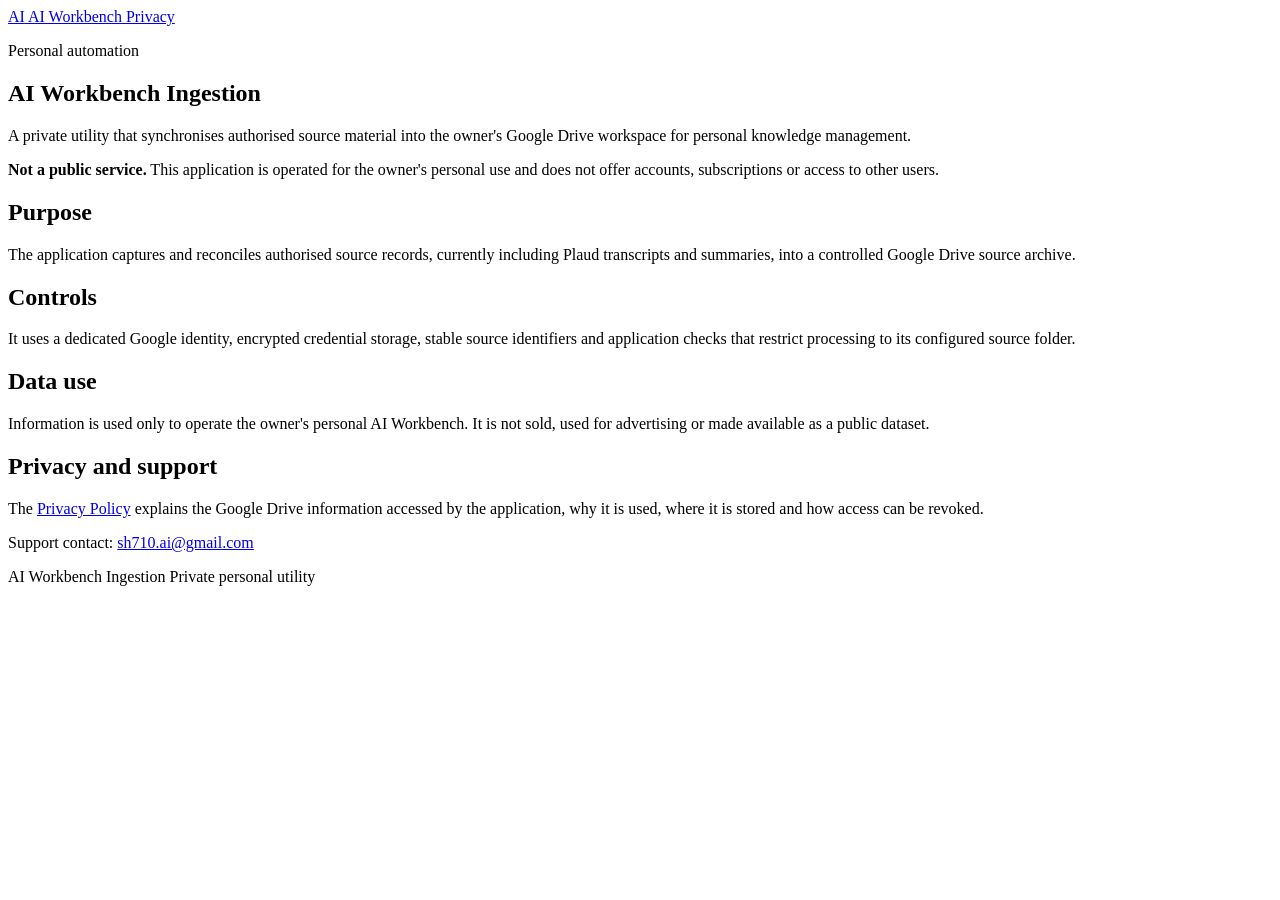
==== index.html @ 129cb046 "Add AI Workbench Ingestion homepage" ====
<!doctype html>
<html lang="en-AU">
<head>
  <meta charset="utf-8">
  <meta name="viewport" content="width=device-width, initial-scale=1">
  <meta name="description" content="Information about AI Workbench Ingestion, a private personal automation utility.">
  <title>AI Workbench Ingestion</title>
  <link rel="stylesheet" href="assets/styles.css">
</head>
<body>
  <main class="shell">
    <header class="masthead">
      <a class="brand" href="./" aria-label="AI Workbench Ingestion home">
        <span class="brand-mark" aria-hidden="true">AI</span>
        <span>AI Workbench</span>
      </a>
      <a class="nav-link" href="privacy/">Privacy</a>
    </header>

    <section class="hero">
      <p class="eyebrow">Personal automation</p>
      <h1>AI Workbench Ingestion</h1>
      <p class="lede">
        A private utility that synchronises authorised source material into the owner's
        Google Drive workspace for personal knowledge management.
      </p>
      <div class="notice">
        <strong>Not a public service.</strong>
        This application is operated for the owner's personal use and does not offer
        accounts, subscriptions or access to other users.
      </div>
    </section>

    <section class="grid" aria-label="Application overview">
      <article class="card">
        <h2>Purpose</h2>
        <p>
          The application captures and reconciles authorised source records, currently
          including Plaud transcripts and summaries, into a controlled Google Drive
          source archive.
        </p>
      </article>

      <article class="card">
        <h2>Controls</h2>
        <p>
          It uses a dedicated Google identity, encrypted credential storage, stable
          source identifiers and application checks that restrict processing to its
          configured source folder.
        </p>
      </article>

      <article class="card">
        <h2>Data use</h2>
        <p>
          Information is used only to operate the owner's personal AI Workbench. It is
          not sold, used for advertising or made available as a public dataset.
        </p>
      </article>
    </section>

    <section class="detail">
      <h2>Privacy and support</h2>
      <p>
        The <a href="privacy/">Privacy Policy</a> explains the Google Drive information
        accessed by the application, why it is used, where it is stored and how access
        can be revoked.
      </p>
      <p>
        Support contact:
        <a href="mailto:sh710.ai@gmail.com">sh710.ai@gmail.com</a>
      </p>
    </section>

    <footer>
      <span>AI Workbench Ingestion</span>
      <span>Private personal utility</span>
    </footer>
  </main>
</body>
</html>
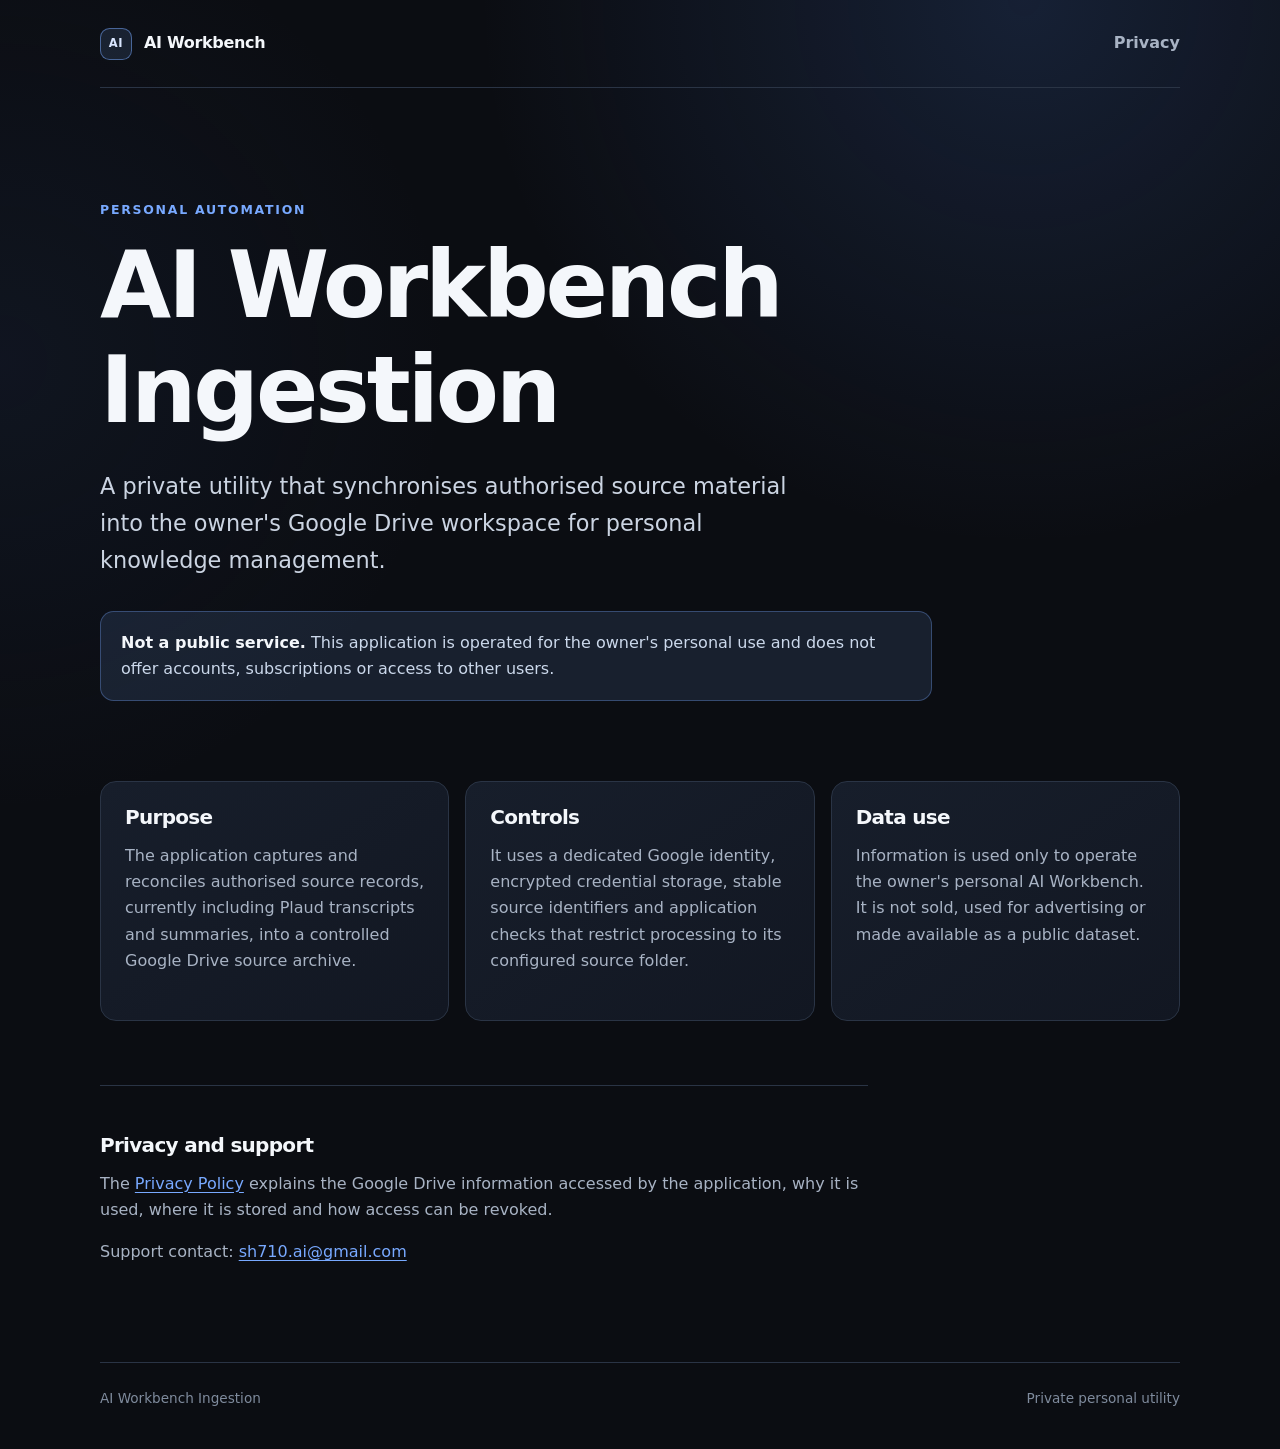
==== commit a8a72dce: "Add Google site ownership verification" ====
--- a/index.html
+++ b/index.html
@@ -2,6 +2,7 @@
 <html lang="en-AU">
 <head>
   <meta charset="utf-8">
+  <meta name="google-site-verification" content="ZChLw2HkcooO7tMSvZygZXuG6JQtAfu-gtnJR4MU0R8">
   <meta name="viewport" content="width=device-width, initial-scale=1">
   <meta name="description" content="Information about AI Workbench Ingestion, a private personal automation utility.">
   <title>AI Workbench Ingestion</title>
--- a/assets/styles.css
+++ b/assets/styles.css
@@ -0,0 +1,235 @@
+:root {
+  color-scheme: dark;
+  --bg: #0b0d12;
+  --surface: #121722;
+  --surface-strong: #171e2b;
+  --text: #f4f7fb;
+  --muted: #a8b3c4;
+  --line: #2a3445;
+  --accent: #78a9ff;
+  --accent-soft: rgba(120, 169, 255, 0.12);
+  --max: 1080px;
+  font-family: Inter, ui-sans-serif, system-ui, -apple-system, BlinkMacSystemFont, "Segoe UI", sans-serif;
+}
+
+* {
+  box-sizing: border-box;
+}
+
+html {
+  background: var(--bg);
+  scroll-behavior: smooth;
+}
+
+body {
+  min-height: 100vh;
+  margin: 0;
+  color: var(--text);
+  background:
+    radial-gradient(circle at 80% 0%, rgba(66, 108, 190, 0.2), transparent 34rem),
+    radial-gradient(circle at 0% 25%, rgba(46, 73, 126, 0.13), transparent 28rem),
+    var(--bg);
+  line-height: 1.65;
+}
+
+a {
+  color: var(--accent);
+  text-underline-offset: 0.2em;
+}
+
+a:hover {
+  color: #a9c7ff;
+}
+
+.shell {
+  width: min(calc(100% - 2rem), var(--max));
+  margin: 0 auto;
+}
+
+.masthead {
+  display: flex;
+  align-items: center;
+  justify-content: space-between;
+  min-height: 5.5rem;
+  border-bottom: 1px solid var(--line);
+}
+
+.brand {
+  display: inline-flex;
+  gap: 0.75rem;
+  align-items: center;
+  color: var(--text);
+  font-weight: 700;
+  text-decoration: none;
+  letter-spacing: -0.02em;
+}
+
+.brand-mark {
+  display: grid;
+  width: 2rem;
+  height: 2rem;
+  place-items: center;
+  border: 1px solid rgba(120, 169, 255, 0.5);
+  border-radius: 0.6rem;
+  color: #d9e6ff;
+  background: var(--accent-soft);
+  font-size: 0.72rem;
+  letter-spacing: 0.06em;
+}
+
+.nav-link {
+  color: var(--muted);
+  font-weight: 600;
+  text-decoration: none;
+}
+
+.hero {
+  max-width: 52rem;
+  padding: 7rem 0 5rem;
+}
+
+.eyebrow {
+  margin: 0 0 0.75rem;
+  color: var(--accent);
+  font-size: 0.78rem;
+  font-weight: 750;
+  letter-spacing: 0.14em;
+  text-transform: uppercase;
+}
+
+h1,
+h2 {
+  line-height: 1.15;
+  letter-spacing: -0.035em;
+}
+
+h1 {
+  max-width: 12ch;
+  margin: 0;
+  font-size: clamp(3rem, 8vw, 5.75rem);
+}
+
+.lede {
+  max-width: 44rem;
+  margin: 1.5rem 0 0;
+  color: #cbd4e2;
+  font-size: clamp(1.1rem, 2.2vw, 1.4rem);
+}
+
+.notice {
+  margin-top: 2rem;
+  padding: 1.1rem 1.25rem;
+  border: 1px solid rgba(120, 169, 255, 0.32);
+  border-radius: 0.85rem;
+  color: #cbd8eb;
+  background: var(--accent-soft);
+}
+
+.notice strong {
+  color: var(--text);
+}
+
+.grid {
+  display: grid;
+  grid-template-columns: repeat(3, 1fr);
+  gap: 1rem;
+  padding: 0 0 4rem;
+}
+
+.card {
+  min-height: 15rem;
+  padding: 1.5rem;
+  border: 1px solid var(--line);
+  border-radius: 1rem;
+  background: linear-gradient(145deg, var(--surface-strong), var(--surface));
+}
+
+.card h2,
+.detail h2 {
+  margin: 0 0 0.85rem;
+  font-size: 1.25rem;
+}
+
+.card p,
+.detail p {
+  margin: 0;
+  color: var(--muted);
+}
+
+.detail {
+  max-width: 48rem;
+  padding: 3rem 0 6rem;
+  border-top: 1px solid var(--line);
+}
+
+.detail p + p {
+  margin-top: 1rem;
+}
+
+footer {
+  display: flex;
+  justify-content: space-between;
+  gap: 1rem;
+  padding: 1.5rem 0 2.5rem;
+  border-top: 1px solid var(--line);
+  color: #7f8b9d;
+  font-size: 0.85rem;
+}
+
+.policy {
+  max-width: 760px;
+}
+
+.policy article {
+  padding: 5rem 0 6rem;
+}
+
+.policy h1 {
+  max-width: none;
+  font-size: clamp(2.8rem, 7vw, 4.5rem);
+}
+
+.policy .effective {
+  margin: 0.75rem 0 2rem;
+  color: var(--muted);
+}
+
+.policy h2 {
+  margin: 3rem 0 0.75rem;
+  font-size: 1.35rem;
+}
+
+.policy p,
+.policy li {
+  color: #c1cad8;
+}
+
+.policy ul {
+  padding-left: 1.25rem;
+}
+
+.policy li + li {
+  margin-top: 0.35rem;
+}
+
+@media (max-width: 760px) {
+  .hero {
+    padding: 5rem 0 3.5rem;
+  }
+
+  .grid {
+    grid-template-columns: 1fr;
+  }
+
+  .card {
+    min-height: auto;
+  }
+
+  .policy article {
+    padding: 3.5rem 0 4rem;
+  }
+
+  footer {
+    flex-direction: column;
+  }
+}
